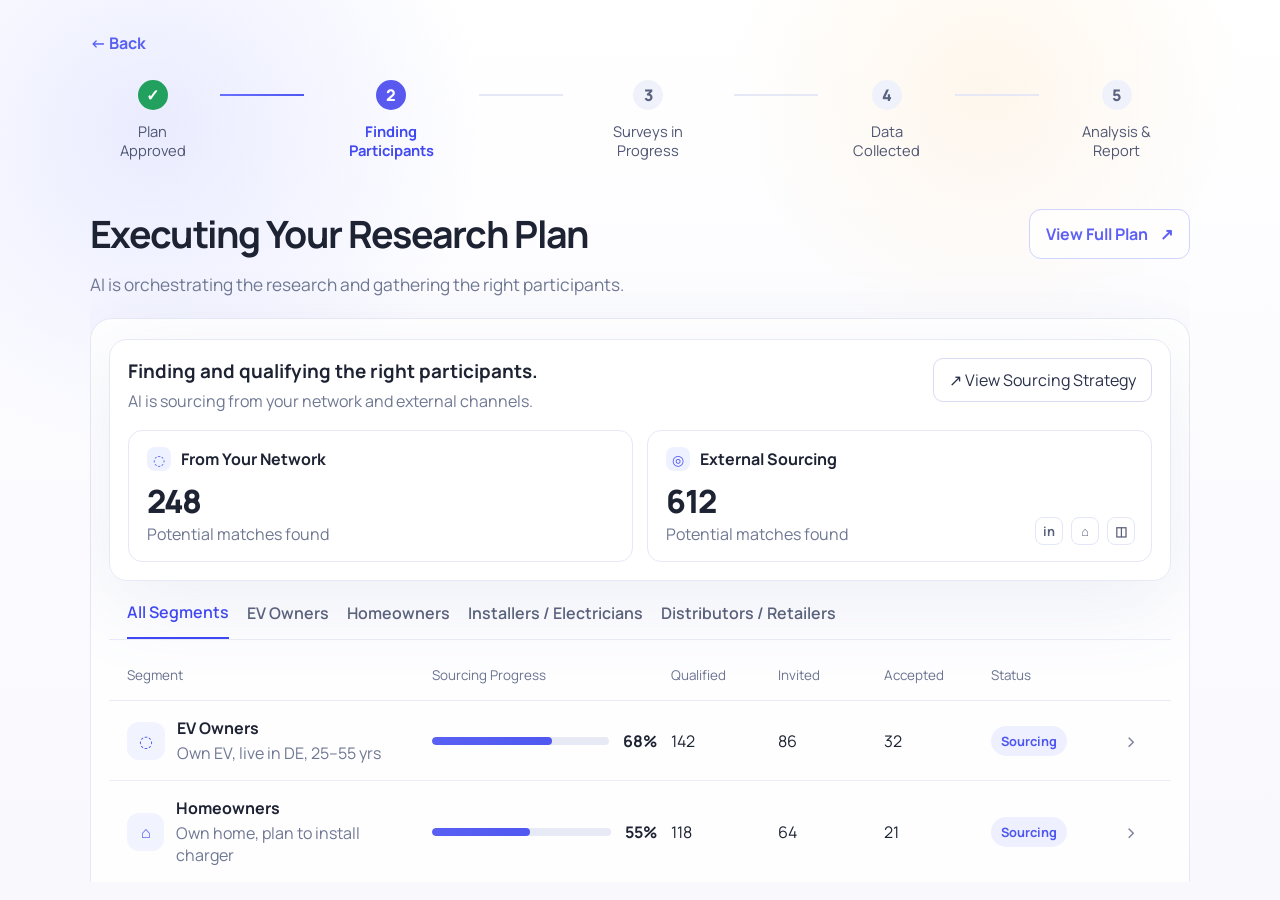
==== execution.html @ aefe9326 "Add research execution flow page" ====
<!DOCTYPE html>
<html lang="en">
  <head>
    <meta charset="UTF-8" />
    <meta name="viewport" content="width=device-width, initial-scale=1.0" />
    <title>Lighthouse AI Execution Mock</title>
    <link rel="preconnect" href="https://fonts.googleapis.com" />
    <link rel="preconnect" href="https://fonts.gstatic.com" crossorigin />
    <link
      href="https://fonts.googleapis.com/css2?family=Manrope:wght@400;500;600;700;800&display=swap"
      rel="stylesheet"
    />
    <link rel="stylesheet" href="styles.css" />
    <link rel="stylesheet" href="execution.css" />
  </head>
  <body>
    <main class="execution-shell plan-closed">
      <section class="execution-main">
        <div class="execution-column">
          <div class="execution-scroll">
            <a class="back-link" href="index.html">← Back</a>
            <div class="wizard-steps wizard-steps-shell">
              <div class="wizard-step wizard-step-done">
                <div class="wizard-node">✓</div>
                <div class="wizard-label">Plan Approved</div>
              </div>
              <div class="wizard-line wizard-line-active"></div>
              <div class="wizard-step wizard-step-active">
                <div class="wizard-node">2</div>
                <div class="wizard-label">Finding Participants</div>
              </div>
              <div class="wizard-line"></div>
              <div class="wizard-step">
                <div class="wizard-node">3</div>
                <div class="wizard-label">Surveys in Progress</div>
              </div>
              <div class="wizard-line"></div>
              <div class="wizard-step">
                <div class="wizard-node">4</div>
                <div class="wizard-label">Data Collected</div>
              </div>
              <div class="wizard-line"></div>
              <div class="wizard-step">
                <div class="wizard-node">5</div>
                <div class="wizard-label">Analysis &amp; Report</div>
              </div>
            </div>

            <section class="hero-block">
              <div class="hero-header">
                <div class="brand-title-row hero-title-row">
                  <h2>Executing Your Research Plan</h2>
                </div>
                <button type="button" class="ghost-action" id="open-plan" aria-controls="approved-plan-panel" aria-expanded="false">
                  View Full Plan <span>↗</span>
                </button>
              </div>
              <p>AI is orchestrating the research and gathering the right participants.</p>
            </section>

            <section class="wizard-card">
              <div class="stage-card">
                <div class="stage-header">
                  <div>
                    <h3>Finding and qualifying the right participants.</h3>
                    <p>AI is sourcing from your network and external channels.</p>
                  </div>
                  <button type="button" class="toolbar-button stage-button">↗ View Sourcing Strategy</button>
                </div>

                <div class="source-grid">
                  <article class="source-card">
                    <div class="source-card-head">
                      <span class="source-icon">◌</span>
                      <strong>From Your Network</strong>
                    </div>
                    <div class="source-metric">248</div>
                    <p>Potential matches found</p>
                  </article>

                  <article class="source-card">
                    <div class="source-card-head">
                      <span class="source-icon">◎</span>
                      <strong>External Sourcing</strong>
                    </div>
                    <div class="source-metric">612</div>
                    <p>Potential matches found</p>
                    <div class="source-logos">
                      <span>in</span>
                      <span>⌂</span>
                      <span>◫</span>
                    </div>
                  </article>
                </div>
              </div>

              <div class="segment-tabs">
                <button type="button" class="segment-tab segment-tab-active">All Segments</button>
                <button type="button" class="segment-tab">EV Owners</button>
                <button type="button" class="segment-tab">Homeowners</button>
                <button type="button" class="segment-tab">Installers / Electricians</button>
                <button type="button" class="segment-tab">Distributors / Retailers</button>
              </div>

              <section class="participants-table-card">
                <div class="participants-header">
                  <div>Segment</div>
                  <div>Sourcing Progress</div>
                  <div>Qualified</div>
                  <div>Invited</div>
                  <div>Accepted</div>
                  <div>Status</div>
                  <div></div>
                </div>

                <div class="participant-row">
                  <div class="participant-segment">
                    <span class="participant-icon">◌</span>
                    <div>
                      <strong>EV Owners</strong>
                      <p>Own EV, live in DE, 25–55 yrs</p>
                    </div>
                  </div>
                  <div class="participant-progress">
                    <div class="progress-track"><span style="width: 68%"></span></div>
                    <strong>68%</strong>
                  </div>
                  <div>142</div>
                  <div>86</div>
                  <div>32</div>
                  <div><span class="status-chip">Sourcing</span></div>
                  <div class="participant-arrow">›</div>
                </div>

                <div class="participant-row">
                  <div class="participant-segment">
                    <span class="participant-icon">⌂</span>
                    <div>
                      <strong>Homeowners</strong>
                      <p>Own home, plan to install charger</p>
                    </div>
                  </div>
                  <div class="participant-progress">
                    <div class="progress-track"><span style="width: 55%"></span></div>
                    <strong>55%</strong>
                  </div>
                  <div>118</div>
                  <div>64</div>
                  <div>21</div>
                  <div><span class="status-chip">Sourcing</span></div>
                  <div class="participant-arrow">›</div>
                </div>

                <div class="participant-row">
                  <div class="participant-segment">
                    <span class="participant-icon">⌁</span>
                    <div>
                      <strong>Installers / Electricians</strong>
                      <p>Install EV chargers professionally</p>
                    </div>
                  </div>
                  <div class="participant-progress">
                    <div class="progress-track"><span style="width: 40%"></span></div>
                    <strong>40%</strong>
                  </div>
                  <div>76</div>
                  <div>38</div>
                  <div>12</div>
                  <div><span class="status-chip">Sourcing</span></div>
                  <div class="participant-arrow">›</div>
                </div>

                <div class="participant-row">
                  <div class="participant-segment">
                    <span class="participant-icon">▣</span>
                    <div>
                      <strong>Distributors / Retailers</strong>
                      <p>Sell or distribute EV chargers</p>
                    </div>
                  </div>
                  <div class="participant-progress">
                    <div class="progress-track"><span style="width: 30%"></span></div>
                    <strong>30%</strong>
                  </div>
                  <div>54</div>
                  <div>22</div>
                  <div>6</div>
                  <div><span class="status-chip">Sourcing</span></div>
                  <div class="participant-arrow">›</div>
                </div>
              </section>

              <div class="insight-banner">
                <div class="insight-icon">✦</div>
                <div>
                  <strong>AI is using multi-channel outreach and screening to find the most relevant and high-quality participants.</strong>
                  <p>You’ll receive a notification once the first responses start coming in.</p>
                </div>
              </div>
            </section>
          </div>
        </div>
      </section>

      <aside class="execution-panel" id="approved-plan-panel" aria-hidden="true">
        <section class="execution-sidebar-card">
          <div class="execution-sidebar-scroll">
            <header class="sidebar-section sidebar-plan-header">
              <div class="sidebar-title-row">
                <h3>Research Plan</h3>
                <span class="badge badge-approved">Approved</span>
              </div>
              <button type="button" class="icon-plain sidebar-close" id="close-plan" aria-label="Close">×</button>
              <strong class="sidebar-plan-name">AC Home Charger Market Study – Germany</strong>
              <div class="sidebar-metadata">
                <div>
                  <label>Timeline</label>
                  <p>Apr 28 – Jun 2, 2025 (5–6 weeks)</p>
                </div>
                <div>
                  <label>Budget</label>
                  <p>$10,000 USD</p>
                </div>
              </div>
            </header>

            <section class="sidebar-section">
              <h4>Overall Progress</h4>
              <div class="overall-progress-value">12%</div>
              <p class="sidebar-subtext">Just started</p>
              <div class="overall-progress-track"><span></span></div>
            </section>

            <section class="sidebar-section">
              <h4>Plan Summary</h4>
              <div class="summary-grid">
                <label>Approach</label>
                <p>Quantitative Survey + In-depth Interviews + Secondary Research</p>
                <label>Target Participants</label>
                <p>EV Owners, Homeowners, Installers, Distributors / Retailers</p>
                <label>Total Target Responses</label>
                <p>300</p>
                <label>Estimated Interviews</label>
                <p>15</p>
                <label>Confidence Level</label>
                <p><span class="badge badge-success">High</span></p>
              </div>
            </section>

            <section class="sidebar-section next-step-card">
              <h4>Next Step</h4>
              <p>
                Once we have enough accepted participants, we’ll launch the survey and
                start collecting responses.
              </p>
            </section>
          </div>

        </section>
      </aside>
    </main>

    <script>
      const shell = document.querySelector(".execution-shell");
      const panel = document.getElementById("approved-plan-panel");
      const openPlanButton = document.getElementById("open-plan");
      const closePlanButton = document.getElementById("close-plan");

      const setPlanOpen = (isOpen) => {
        shell.classList.toggle("plan-open", isOpen);
        shell.classList.toggle("plan-closed", !isOpen);
        panel.setAttribute("aria-hidden", String(!isOpen));
        openPlanButton.setAttribute("aria-expanded", String(isOpen));
      };

      openPlanButton.addEventListener("click", () => setPlanOpen(true));
      closePlanButton.addEventListener("click", () => setPlanOpen(false));
    </script>
  </body>
</html>
---- styles.css ----
:root {
  --bg: #fbfbff;
  --panel: rgba(255, 255, 255, 0.82);
  --panel-strong: rgba(255, 255, 255, 0.92);
  --border: #e7e8f5;
  --border-strong: #d9dcf0;
  --text: #1d2333;
  --muted: #6f7892;
  --accent: #5d5ff6;
  --accent-soft: #f1f1ff;
  --shadow: 0 24px 80px rgba(127, 135, 192, 0.12);
  --success-bg: #e8f8ef;
  --success-text: #26a05e;
  --draft-bg: #fff3df;
  --draft-text: #d28a22;
}

* {
  box-sizing: border-box;
}

html,
body {
  margin: 0;
  height: 100%;
}

body {
  font-family: "Manrope", sans-serif;
  color: var(--text);
  overflow: hidden;
  background:
    radial-gradient(circle at 12% 14%, rgba(110, 126, 255, 0.14), transparent 24%),
    radial-gradient(circle at 77% 10%, rgba(255, 194, 112, 0.13), transparent 20%),
    linear-gradient(180deg, #ffffff 0%, #fbfbff 60%, #f8f8fd 100%);
}

button {
  font: inherit;
}

.app-shell {
  --shell-top: 28px;
  --shell-bottom: 18px;
  --composer-gap: 18px;
  --composer-height: 146px;
  --top-bar-height: 84px;
  position: relative;
  display: flex;
  align-items: stretch;
  width: 100%;
  height: 100vh;
  overflow: hidden;
  padding: var(--shell-top) 30px var(--shell-bottom);
}

.chat-pane,
.canvas-pane {
  min-width: 0;
}

.chat-pane {
  flex: 1 1 auto;
  display: flex;
  justify-content: center;
  min-height: 0;
  transition: transform 360ms ease, width 360ms ease;
}

.chat-column {
  display: flex;
  flex-direction: column;
  width: min(100%, 840px);
  height: 100%;
  min-height: 0;
}

.top-bar {
  display: grid;
  grid-template-columns: minmax(0, 1fr) auto;
  align-items: start;
  gap: 24px;
  flex: 0 0 auto;
  height: var(--top-bar-height);
  padding: 2px 2px 22px;
  border-bottom: 1px solid rgba(221, 224, 241, 0.82);
}

.brand-mark {
  display: flex;
  align-items: flex-start;
  gap: 0;
  padding-bottom: 20px;
}

.brand-title-row {
  display: flex;
  align-items: center;
  gap: 12px;
  margin-bottom: 8px;
}

.brand-title-row h1 {
  margin: 0;
  font-size: 1.55rem;
  font-weight: 800;
  letter-spacing: -0.03em;
}

.brand-mark p,
.plan-card-header p,
.approach-item p,
.plan-teaser-copy span,
.composer-note {
  margin: 0;
  color: var(--muted);
}

.badge {
  display: inline-flex;
  align-items: center;
  justify-content: center;
  padding: 6px 11px;
  border-radius: 999px;
  font-size: 0.77rem;
  font-weight: 700;
  line-height: 1;
}

.badge-beta {
  background: #eef0ff;
  color: var(--accent);
}

.badge-draft {
  background: var(--draft-bg);
  color: var(--draft-text);
}

.badge-success {
  background: var(--success-bg);
  color: var(--success-text);
  padding-inline: 12px;
}

.conversation {
  display: flex;
  flex-direction: column;
  gap: 12px;
  padding: 12px 2px 32px;
}

.conversation-scroll {
  flex: 1 1 auto;
  min-height: 0;
  height: calc(100vh - var(--shell-top) - var(--shell-bottom) - var(--top-bar-height) - var(--composer-height) - var(--composer-gap));
  max-height: calc(100vh - var(--shell-top) - var(--shell-bottom) - var(--top-bar-height) - var(--composer-height) - var(--composer-gap));
  overflow-y: auto;
  scrollbar-gutter: stable;
}

.timestamp {
  font-size: 0.82rem;
  color: #878eaa;
  margin-bottom: 2px;
}

.align-right {
  align-self: flex-end;
  margin-right: 404px;
}

.message-row {
  display: grid;
  grid-template-columns: 48px minmax(0, 1fr);
  gap: 14px;
  align-items: start;
}

.avatar {
  display: grid;
  place-items: center;
  width: 48px;
  height: 48px;
  border-radius: 50%;
  border: 1px solid #d8dcf5;
  background: rgba(255, 255, 255, 0.84);
  color: var(--accent);
  font-size: 1.35rem;
  box-shadow: 0 12px 30px rgba(126, 134, 199, 0.08);
}

.message-stack {
  max-width: 560px;
}

.message {
  background: rgba(255, 255, 255, 0.72);
  border: 1px solid var(--border);
  border-radius: 16px;
  padding: 16px 18px;
  box-shadow: 0 16px 32px rgba(142, 146, 186, 0.06);
}

.message p {
  margin: 0;
  font-size: 0.99rem;
  line-height: 1.55;
}

.message p + p {
  margin-top: 14px;
}

.message ul {
  margin: 14px 0 0 22px;
  padding: 0;
  line-height: 1.65;
}

.message-user {
  align-self: flex-end;
  max-width: 440px;
  background: linear-gradient(180deg, #f4f5ff 0%, #eef0ff 100%);
  border-color: #d6daf7;
}

.message-user-small {
  position: relative;
  max-width: 470px;
}

.checkmark {
  position: absolute;
  right: 14px;
  bottom: 12px;
  color: #7f8bc7;
  font-size: 0.8rem;
}

.message-short {
  max-width: 530px;
}

.plan-teaser {
  width: 100%;
  display: flex;
  align-items: center;
  justify-content: space-between;
  gap: 14px;
  margin-top: 14px;
  padding: 14px 16px;
  border: 1px solid var(--border);
  border-radius: 14px;
  background: linear-gradient(180deg, #ffffff 0%, #fbfbff 100%);
  text-align: left;
}

.plan-teaser-title-row {
  display: flex;
  align-items: center;
  gap: 10px;
  margin-bottom: 6px;
}

.doc-icon,
.approach-icon {
  display: grid;
  place-items: center;
  width: 28px;
  height: 28px;
  border-radius: 8px;
  background: #f0efff;
  color: var(--accent);
  font-size: 0.95rem;
}

.plan-arrow {
  color: #4d5470;
  font-size: 1.9rem;
  line-height: 1;
}

.composer {
  position: fixed;
  left: 50%;
  bottom: var(--shell-bottom);
  z-index: 5;
  width: min(840px, calc(100vw - 60px));
  transform: translateX(-50%);
  padding: 0 2px;
}

.composer-box {
  padding: 18px 18px 14px;
  border-radius: 18px;
  border: 1px solid var(--border);
  background: rgba(255, 255, 255, 0.82);
  box-shadow: var(--shadow);
}

.composer-input-wrap {
  display: block;
  margin-bottom: 28px;
}

.composer-input {
  width: 100%;
  border: 0;
  outline: 0;
  background: transparent;
  padding: 0;
  color: var(--text);
  font: inherit;
  font-size: 1.08rem;
}

.composer-input::placeholder {
  color: #6f7692;
}

.composer-actions {
  display: flex;
  align-items: center;
  justify-content: space-between;
}

.composer-left {
  display: flex;
  gap: 14px;
}

.icon-button,
.send-button,
.toolbar-button,
.ghost-action,
.icon-plain,
.full-plan-button,
.composer-input {
  border: 0;
  background: none;
}

.icon-button,
.send-button,
.toolbar-button,
.ghost-action,
.icon-plain,
.full-plan-button {
  cursor: pointer;
}

.icon-button {
  width: 40px;
  height: 40px;
  border-radius: 50%;
  border: 1px solid var(--border-strong);
  background: rgba(255, 255, 255, 0.92);
  color: #555d78;
  font-size: 1.45rem;
}

.send-button {
  width: 42px;
  height: 42px;
  border-radius: 50%;
  background: linear-gradient(180deg, #6868ff 0%, #5959f0 100%);
  color: white;
  font-size: 1.35rem;
  box-shadow: 0 12px 28px rgba(96, 96, 255, 0.3);
}

.composer-note {
  display: block;
  margin-top: 10px;
  text-align: center;
  font-size: 0.88rem;
}

.sr-only {
  position: absolute;
  width: 1px;
  height: 1px;
  padding: 0;
  margin: -1px;
  overflow: hidden;
  clip: rect(0, 0, 0, 0);
  white-space: nowrap;
  border: 0;
}

.canvas-toolbar {
  display: flex;
  justify-content: flex-end;
  align-items: center;
  gap: 16px;
  padding-bottom: 20px;
}

.ghost-action {
  display: inline-flex;
  align-items: center;
  gap: 12px;
  padding: 13px 16px;
  border-radius: 12px;
  border: 1px solid #cfd4ff;
  color: var(--accent);
  background: rgba(255, 255, 255, 0.76);
  font-weight: 700;
}

.profile-chip {
  display: grid;
  place-items: center;
  width: 40px;
  height: 40px;
  border-radius: 50%;
  background: linear-gradient(180deg, #f2f3ff 0%, #e8ebff 100%);
  color: var(--accent);
  font-weight: 800;
}

.plan-card {
  display: flex;
  flex-direction: column;
  flex: 1 1 auto;
  min-height: 0;
  height: 100%;
  border: 1px solid var(--border);
  border-radius: 18px;
  background: var(--panel-strong);
  box-shadow: var(--shadow);
  overflow: hidden;
}

.plan-card-header {
  display: flex;
  align-items: flex-start;
  justify-content: space-between;
  gap: 16px;
  padding: 22px 28px 14px;
  flex: 0 0 auto;
}

.plan-title-row {
  display: flex;
  align-items: center;
  gap: 12px;
  margin-bottom: 8px;
}

.plan-title-row h2 {
  margin: 0;
  font-size: 1.18rem;
  font-weight: 800;
  letter-spacing: -0.03em;
}

.plan-header-actions {
  display: flex;
  align-items: center;
  gap: 10px;
}

.toolbar-button {
  padding: 10px 15px;
  border-radius: 10px;
  border: 1px solid var(--border-strong);
  background: white;
  color: #2a314a;
}

.icon-plain {
  color: #404761;
  font-size: 1.5rem;
  padding: 6px;
}

.plan-scroll {
  flex: 1 1 auto;
  min-height: 0;
  overflow-y: auto;
  padding-bottom: 20px;
}

.section-card,
.accordion-row {
  margin: 14px 16px 0;
  border-radius: 14px;
  border: 1px solid var(--border);
  background: var(--panel);
}

.section-card {
  padding: 14px 16px 16px;
}

.section-header,
.accordion-row,
.accordion-meta {
  display: flex;
  align-items: center;
  justify-content: space-between;
  gap: 12px;
}

.section-header {
  margin-bottom: 14px;
}

.section-header h3 {
  margin: 0;
  font-size: 1rem;
  font-weight: 800;
}

.overview-grid {
  display: grid;
  grid-template-columns: repeat(4, minmax(0, 1fr));
  gap: 18px 22px;
}

.overview-grid > div:nth-child(1),
.overview-grid > div:nth-child(2) {
  grid-column: span 2;
}

.overview-grid label {
  display: block;
  margin-bottom: 8px;
  color: var(--muted);
  font-size: 0.85rem;
}

.overview-grid p {
  margin: 0;
  line-height: 1.45;
}

.approach-grid {
  display: grid;
  grid-template-columns: repeat(3, minmax(0, 1fr));
  gap: 12px;
}

.approach-item {
  display: flex;
  gap: 12px;
  align-items: flex-start;
  padding: 12px;
  border-radius: 12px;
  background: rgba(255, 255, 255, 0.78);
}

.approach-item strong {
  display: block;
  margin-bottom: 4px;
  font-size: 0.94rem;
}

.respondents-table {
  display: grid;
  grid-template-columns: 1.2fr 1.35fr 0.7fr 0.65fr;
  gap: 12px 14px;
  font-size: 0.94rem;
  line-height: 1.35;
}

.table-head {
  color: var(--muted);
  font-size: 0.84rem;
}

.accordion-row {
  padding: 14px 16px;
  font-weight: 700;
}

.pill {
  display: inline-flex;
  align-items: center;
  padding: 6px 10px;
  border-radius: 999px;
  background: #f2f4fb;
  color: #5b627f;
  font-size: 0.8rem;
  font-weight: 700;
}

.plan-card-footer {
  position: sticky;
  bottom: 0;
  flex: 0 0 auto;
  padding: 16px;
  border-top: 1px solid var(--border);
  background: linear-gradient(180deg, rgba(251, 251, 255, 0.7) 0%, rgba(255, 255, 255, 0.96) 32%);
  backdrop-filter: blur(10px);
}

.full-plan-button {
  display: inline-flex;
  align-items: center;
  justify-content: center;
  width: 100%;
  padding: 17px 24px 19px;
  border-radius: 14px;
  background: linear-gradient(180deg, #6868ff 0%, #5959f0 100%);
  color: #ffffff;
  font-weight: 800;
  text-align: center;
  text-decoration: none;
  box-shadow: 0 18px 36px rgba(96, 96, 255, 0.24);
}

.canvas-pane {
  position: absolute;
  top: var(--shell-top);
  right: 30px;
  bottom: var(--shell-bottom);
  width: min(43vw, 680px);
  display: flex;
  flex-direction: column;
  min-height: 0;
  opacity: 0;
  transform: translateX(calc(100% + 42px));
  pointer-events: none;
  transition: transform 380ms cubic-bezier(0.22, 1, 0.36, 1), opacity 260ms ease;
}

.app-shell.canvas-open .canvas-pane {
  opacity: 1;
  transform: translateX(0);
  pointer-events: auto;
}

.app-shell.canvas-open .chat-pane {
  transform: translateX(-120px);
}

.app-shell.canvas-closed .chat-pane {
  transform: translateX(0);
}

@media (max-width: 1280px) {
  .app-shell {
    padding-inline: 20px;
  }

  .top-bar {
    gap: 18px;
  }

  .align-right {
    margin-right: 0;
  }

  .overview-grid {
    grid-template-columns: repeat(2, minmax(0, 1fr));
  }

  .overview-grid > div:nth-child(1),
  .overview-grid > div:nth-child(2) {
    grid-column: span 1;
  }

  .canvas-pane {
    width: min(50vw, 620px);
    right: 20px;
  }

  .composer {
    width: min(840px, calc(100vw - 40px));
  }
}

@media (max-width: 760px) {
  .app-shell {
    --shell-top: 18px;
    --shell-bottom: 14px;
    --composer-height: 158px;
    --top-bar-height: 120px;
    padding: 18px 14px;
  }

  .top-bar {
    grid-template-columns: 1fr;
    gap: 12px;
  }

  .brand-title-row h1 {
    font-size: 1.35rem;
  }

  .message-row {
    grid-template-columns: 40px minmax(0, 1fr);
    gap: 10px;
  }

  .avatar {
    width: 40px;
    height: 40px;
  }

  .message-user,
  .message-stack,
  .message-short {
    max-width: 100%;
  }

  .composer {
    bottom: 14px;
    width: calc(100vw - 28px);
  }

  .plan-card-header,
  .canvas-toolbar {
    flex-direction: column;
    align-items: stretch;
  }

  .plan-header-actions {
    justify-content: space-between;
  }

  .overview-grid,
  .approach-grid,
  .respondents-table {
    grid-template-columns: 1fr;
  }

  .respondents-table .table-head {
    display: none;
  }

  .canvas-pane {
    top: var(--shell-top);
    right: 14px;
    bottom: 14px;
    width: calc(100vw - 28px);
  }

  .app-shell.canvas-open .chat-pane {
    transform: translateX(-8px);
  }
}
---- execution.css ----
.badge-approved {
  background: #e4f7ea;
  color: #22a05d;
}

.execution-shell {
  --shell-top: 28px;
  --shell-bottom: 18px;
  --composer-height: 0px;
  --composer-gap: 0px;
  position: relative;
  display: flex;
  width: 100%;
  height: 100vh;
  padding: var(--shell-top) 24px var(--shell-bottom);
  overflow: hidden;
}

.execution-main {
  flex: 1 1 auto;
  min-width: 0;
  display: flex;
  justify-content: center;
  transition: transform 360ms ease;
}

.execution-column {
  display: flex;
  flex-direction: column;
  width: min(100%, 1100px);
  min-height: 0;
}

.execution-scroll {
  flex: 1 1 auto;
  min-height: 0;
  height: calc(100vh - var(--shell-top) - var(--shell-bottom));
  overflow-y: auto;
  padding: 4px 0 26px;
}

.back-link {
  display: inline-flex;
  align-items: center;
  gap: 8px;
  margin-bottom: 18px;
  color: #5760f0;
  text-decoration: none;
  font-weight: 700;
}

.hero-block {
  padding-bottom: 22px;
}

.hero-header {
  display: flex;
  align-items: center;
  justify-content: space-between;
  gap: 18px;
  margin-bottom: 14px;
}

.hero-title-row {
  margin-bottom: 0;
}

.hero-block h2 {
  margin: 0;
  font-size: 2.35rem;
  letter-spacing: -0.045em;
}

.hero-block p {
  margin: 0;
  color: var(--muted);
  font-size: 1.08rem;
}

.wizard-card,
.participants-table-card,
.stage-card,
.insight-banner,
.execution-sidebar-card,
.next-step-card {
  border: 1px solid var(--border);
  background: rgba(255, 255, 255, 0.88);
  box-shadow: var(--shadow);
}

.wizard-card {
  border-radius: 22px;
  padding: 20px 18px 18px;
}

.wizard-steps-shell {
  margin-bottom: 24px;
  padding: 8px 14px 0;
}

.wizard-steps {
  display: flex;
  grid-template-columns: repeat(5, auto);
  align-items: start;
  gap: 8px;
  justify-content: center;
  column-gap: 18px;
  padding: 8px 14px 24px;
}

.wizard-step {
  display: flex;
  flex-direction: column;
  align-items: center;
  gap: 12px;
  min-width: 88px;
}

.wizard-node {
  display: grid;
  place-items: center;
  width: 30px;
  height: 30px;
  border-radius: 50%;
  background: #eff2fb;
  color: #5b627f;
  font-weight: 800;
}

.wizard-label {
  text-align: center;
  color: #4f5672;
  font-size: 0.92rem;
  line-height: 1.3;
}

.wizard-line {
  width: 84px;
  height: 2px;
  margin-top: 14px;
  background: #e6e9f5;
}

.wizard-line-active {
  background: linear-gradient(90deg, #6870ff 0%, #4f58f0 100%);
}

.wizard-step-done .wizard-node {
  background: #22a05d;
  color: #fff;
}

.wizard-step-active .wizard-node {
  background: #5959f0;
  color: #fff;
}

.wizard-step-active .wizard-label {
  color: #4048f1;
  font-weight: 700;
}

.stage-card {
  margin: 0 0 20px;
  border-radius: 18px;
  padding: 18px;
}

.stage-header {
  display: flex;
  align-items: flex-start;
  justify-content: space-between;
  gap: 18px;
  margin-bottom: 18px;
}

.stage-header h3 {
  margin: 0 0 6px;
  font-size: 1.18rem;
}

.stage-header p {
  margin: 0;
  color: var(--muted);
}

.stage-button {
  white-space: nowrap;
}

.source-grid {
  display: grid;
  grid-template-columns: repeat(2, minmax(0, 1fr));
  gap: 14px;
}

.source-card {
  position: relative;
  border: 1px solid var(--border);
  border-radius: 14px;
  padding: 16px 18px;
  background: rgba(255, 255, 255, 0.8);
}

.source-card-head {
  display: flex;
  align-items: center;
  gap: 10px;
  margin-bottom: 8px;
}

.source-icon {
  display: grid;
  place-items: center;
  width: 24px;
  height: 24px;
  border-radius: 8px;
  background: #eef1ff;
  color: #5259f1;
  font-size: 0.88rem;
}

.source-metric {
  font-size: 2rem;
  font-weight: 800;
  letter-spacing: -0.04em;
}

.source-card p {
  margin: 0;
  color: var(--muted);
}

.source-logos {
  position: absolute;
  right: 16px;
  bottom: 16px;
  display: flex;
  gap: 8px;
}

.source-logos span {
  display: grid;
  place-items: center;
  width: 28px;
  height: 28px;
  border-radius: 8px;
  border: 1px solid #e4e7f7;
  background: #fff;
  color: #5a617b;
  font-size: 0.8rem;
  font-weight: 700;
}

.segment-tabs {
  display: flex;
  flex-wrap: wrap;
  gap: 8px 18px;
  padding: 0 18px 0 18px;
  margin: 0 0 10px;
  border-bottom: 1px solid #e8eaf5;
}

.segment-tab {
  padding: 0 0 14px;
  border: 0;
  background: none;
  color: #59617b;
  font-weight: 600;
  cursor: pointer;
}

.segment-tab-active {
  color: #4048f1;
  border-bottom: 2px solid #4048f1;
}

.participants-table-card {
  border: 0;
  box-shadow: none;
  background: transparent;
}

.participants-header,
.participant-row {
  display: grid;
  grid-template-columns: 2.2fr 1.7fr 0.7fr 0.7fr 0.7fr 0.9fr 0.22fr;
  gap: 14px;
  align-items: center;
  padding: 16px 18px;
}

.participants-header {
  color: #6b7390;
  font-size: 0.84rem;
  border-bottom: 1px solid #e8eaf5;
}

.participant-row {
  border-bottom: 1px solid #eceef7;
}

.participant-segment {
  display: flex;
  align-items: center;
  gap: 12px;
}

.participant-icon {
  display: grid;
  place-items: center;
  width: 38px;
  height: 38px;
  border-radius: 12px;
  background: #f1f3ff;
  color: #4852f0;
  font-size: 1rem;
}

.participant-segment strong {
  display: block;
  margin-bottom: 3px;
}

.participant-segment p {
  margin: 0;
  color: var(--muted);
}

.participant-progress {
  display: flex;
  align-items: center;
  gap: 14px;
}

.progress-track {
  flex: 1 1 auto;
  height: 8px;
  border-radius: 999px;
  background: #e7e9f4;
  overflow: hidden;
}

.progress-track span,
.overall-progress-track span {
  display: block;
  height: 100%;
  border-radius: inherit;
  background: linear-gradient(90deg, #5960f3 0%, #4f58f0 100%);
}

.status-chip {
  display: inline-flex;
  align-items: center;
  justify-content: center;
  padding: 6px 10px;
  border-radius: 999px;
  background: #eef0ff;
  color: #4d56ef;
  font-size: 0.8rem;
  font-weight: 700;
}

.participant-arrow {
  color: #7a8098;
  font-size: 1.35rem;
}

.insight-banner {
  display: flex;
  gap: 14px;
  align-items: flex-start;
  margin-top: 18px;
  padding: 18px;
  border-radius: 16px;
  background: linear-gradient(180deg, #f7f8ff 0%, #f6f7ff 100%);
}

.insight-icon {
  color: #535cf1;
  font-size: 1.5rem;
  line-height: 1;
}

.insight-banner strong {
  display: block;
  margin-bottom: 6px;
}

.insight-banner p {
  margin: 0;
  color: var(--muted);
}

.execution-panel {
  position: absolute;
  top: var(--shell-top);
  right: 24px;
  bottom: var(--shell-bottom);
  width: min(24vw, 380px);
  opacity: 0;
  transform: translateX(calc(100% + 40px));
  pointer-events: none;
  transition: transform 380ms cubic-bezier(0.22, 1, 0.36, 1), opacity 240ms ease;
}

.execution-shell.plan-open .execution-panel {
  opacity: 1;
  transform: translateX(0);
  pointer-events: auto;
}

.execution-shell.plan-open .execution-main {
  transform: translateX(-150px);
}

.execution-sidebar-card {
  display: flex;
  flex-direction: column;
  height: 100%;
  border-radius: 18px;
  overflow: hidden;
}

.execution-sidebar-scroll {
  flex: 1 1 auto;
  overflow-y: auto;
}

.sidebar-section {
  padding: 18px 18px 20px;
  border-bottom: 1px solid #ebedf7;
}

.sidebar-plan-header {
  position: relative;
}

.sidebar-title-row {
  display: flex;
  align-items: center;
  gap: 12px;
  margin-bottom: 16px;
}

.sidebar-title-row h3,
.sidebar-section h4 {
  margin: 0;
  font-size: 1.05rem;
}

.sidebar-close {
  position: absolute;
  top: 12px;
  right: 12px;
}

.sidebar-plan-name {
  display: block;
  margin-bottom: 18px;
  font-size: 1.05rem;
  line-height: 1.45;
}

.sidebar-metadata {
  display: grid;
  gap: 16px;
}

.sidebar-metadata label,
.summary-grid label {
  color: var(--muted);
  font-size: 0.88rem;
}

.sidebar-metadata p,
.summary-grid p,
.next-step-card p,
.sidebar-subtext {
  margin: 6px 0 0;
  line-height: 1.55;
}

.overall-progress-value {
  margin: 14px 0 4px;
  color: #4f58f0;
  font-size: 2rem;
  font-weight: 800;
}

.sidebar-subtext {
  color: var(--muted);
}

.overall-progress-track {
  margin-top: 14px;
  height: 8px;
  border-radius: 999px;
  background: #e8eaf5;
  overflow: hidden;
}

.overall-progress-track span {
  width: 12%;
}

.summary-grid {
  display: grid;
  grid-template-columns: 0.9fr 1.4fr;
  gap: 12px 14px;
  align-items: start;
}

.summary-grid p {
  margin: 0;
}

.next-step-card {
  margin: 18px;
  border-radius: 14px;
  background: linear-gradient(180deg, #f8f8ff 0%, #f3f5ff 100%);
}

@media (max-width: 1360px) {
  .execution-panel {
    width: min(29vw, 380px);
  }

  .execution-shell.plan-open .execution-main {
    transform: translateX(-110px);
  }
}

@media (max-width: 1120px) {
  .wizard-steps {
    grid-template-columns: repeat(3, auto);
  }

  .wizard-line {
    display: none;
  }

  .source-grid,
  .summary-grid {
    grid-template-columns: 1fr;
  }

  .participants-header,
  .participant-row {
    grid-template-columns: 1.5fr 1.2fr 0.7fr 0.7fr 0.7fr 0.8fr 0.2fr;
  }
}

@media (max-width: 860px) {
  .execution-shell {
    --shell-top: 18px;
    --shell-bottom: 14px;
    --composer-height: 0px;
    padding: var(--shell-top) 14px var(--shell-bottom);
  }

  .execution-scroll {
    height: calc(100vh - var(--shell-top) - var(--shell-bottom));
  }

  .stage-header,
  .participants-header,
  .participant-row {
    grid-template-columns: 1fr;
  }

  .hero-header {
    flex-direction: column;
    align-items: flex-start;
  }

  .participant-progress {
    width: 100%;
  }

  .execution-panel {
    right: 14px;
    width: calc(100vw - 28px);
  }

  .execution-shell.plan-open .execution-main {
    transform: translateX(-8px);
  }
}
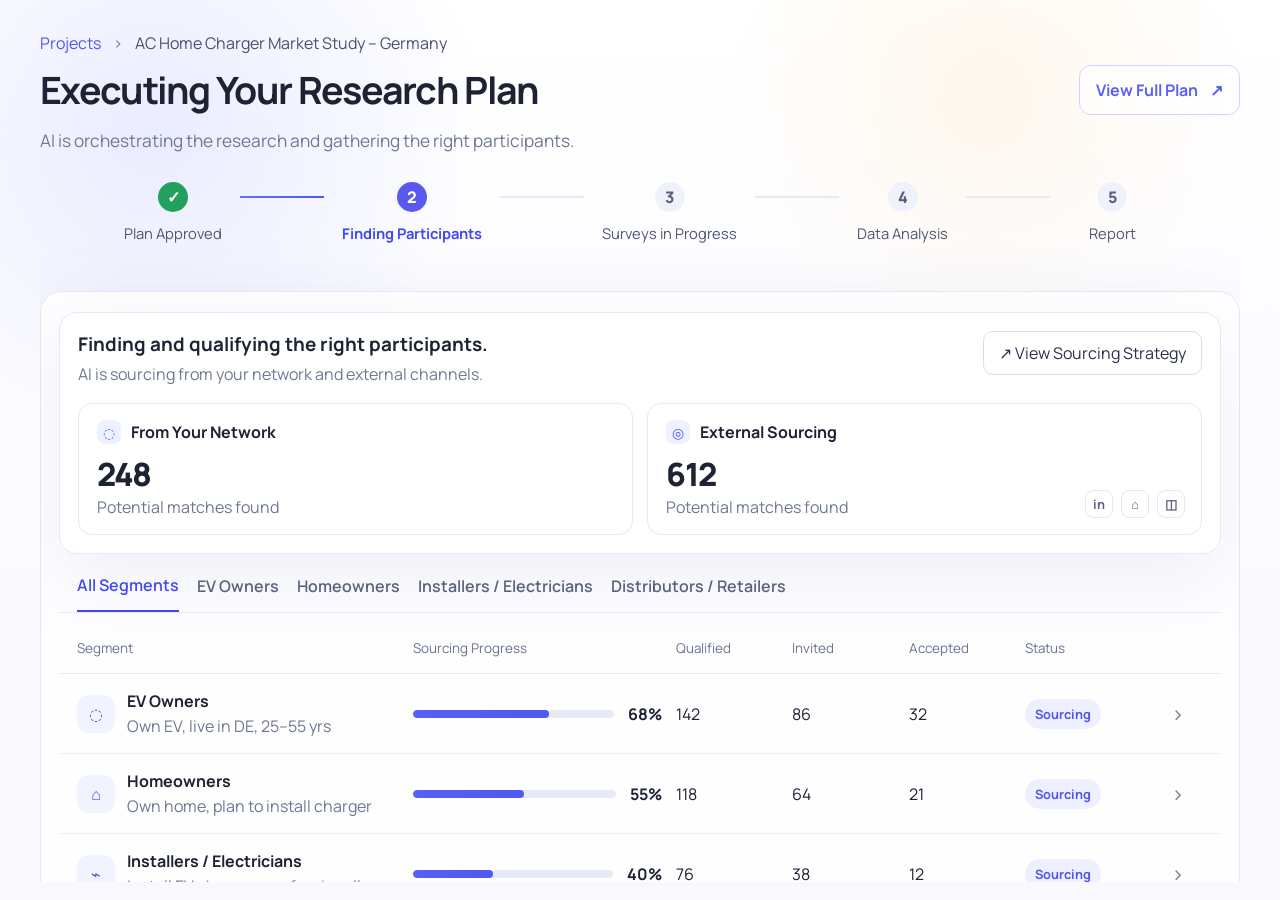
==== commit 914bc947: "Add surveys in progress flow page" ====
--- a/execution.html
+++ b/execution.html
@@ -18,45 +18,50 @@
       <section class="execution-main">
         <div class="execution-column">
           <div class="execution-scroll">
-            <a class="back-link" href="index.html">← Back</a>
+            <div class="crumb-row">
+              <a class="crumb-link" href="#">Projects</a>
+              <span class="crumb-sep">›</span>
+              <span class="crumb-current">AC Home Charger Market Study – Germany</span>
+            </div>
+
+            <section class="hero-block">
+              <div class="hero-header">
+                <div class="brand-title-row hero-title-row">
+                  <h2>Executing Your Research Plan</h2>
+                </div>
+                <button type="button" class="ghost-action" id="open-plan" aria-controls="approved-plan-panel" aria-expanded="false">
+                  View Full Plan <span>↗</span>
+                </button>
+              </div>
+              <p>AI is orchestrating the research and gathering the right participants.</p>
+            </section>
+
             <div class="wizard-steps wizard-steps-shell">
               <div class="wizard-step wizard-step-done">
                 <div class="wizard-node">✓</div>
                 <div class="wizard-label">Plan Approved</div>
               </div>
               <div class="wizard-line wizard-line-active"></div>
-              <div class="wizard-step wizard-step-active">
+              <a class="wizard-step wizard-step-link wizard-step-active" href="execution.html">
                 <div class="wizard-node">2</div>
                 <div class="wizard-label">Finding Participants</div>
-              </div>
+              </a>
               <div class="wizard-line"></div>
-              <div class="wizard-step">
+              <a class="wizard-step wizard-step-link" href="surveys.html">
                 <div class="wizard-node">3</div>
                 <div class="wizard-label">Surveys in Progress</div>
-              </div>
+              </a>
               <div class="wizard-line"></div>
               <div class="wizard-step">
                 <div class="wizard-node">4</div>
-                <div class="wizard-label">Data Collected</div>
+                <div class="wizard-label">Data Analysis</div>
               </div>
               <div class="wizard-line"></div>
               <div class="wizard-step">
                 <div class="wizard-node">5</div>
-                <div class="wizard-label">Analysis &amp; Report</div>
+                <div class="wizard-label">Report</div>
               </div>
             </div>
-
-            <section class="hero-block">
-              <div class="hero-header">
-                <div class="brand-title-row hero-title-row">
-                  <h2>Executing Your Research Plan</h2>
-                </div>
-                <button type="button" class="ghost-action" id="open-plan" aria-controls="approved-plan-panel" aria-expanded="false">
-                  View Full Plan <span>↗</span>
-                </button>
-              </div>
-              <p>AI is orchestrating the research and gathering the right participants.</p>
-            </section>
 
             <section class="wizard-card">
               <div class="stage-card">
--- a/execution.css
+++ b/execution.css
@@ -27,7 +27,7 @@
 .execution-column {
   display: flex;
   flex-direction: column;
-  width: min(100%, 1100px);
+  width: min(100%, 1200px);
   min-height: 0;
 }
 
@@ -39,14 +39,21 @@
   padding: 4px 0 26px;
 }
 
-.back-link {
-  display: inline-flex;
-  align-items: center;
-  gap: 8px;
-  margin-bottom: 18px;
-  color: #5760f0;
+.crumb-row {
+  display: flex;
+  align-items: center;
+  gap: 12px;
+  margin-bottom: 10px;
+  color: #707894;
+}
+
+.crumb-link {
+  color: #4f58f0;
   text-decoration: none;
-  font-weight: 700;
+}
+
+.crumb-current {
+  color: #4a516a;
 }
 
 .hero-block {
@@ -114,6 +121,11 @@
   align-items: center;
   gap: 12px;
   min-width: 88px;
+}
+
+.wizard-step-link {
+  color: inherit;
+  text-decoration: none;
 }
 
 .wizard-node {
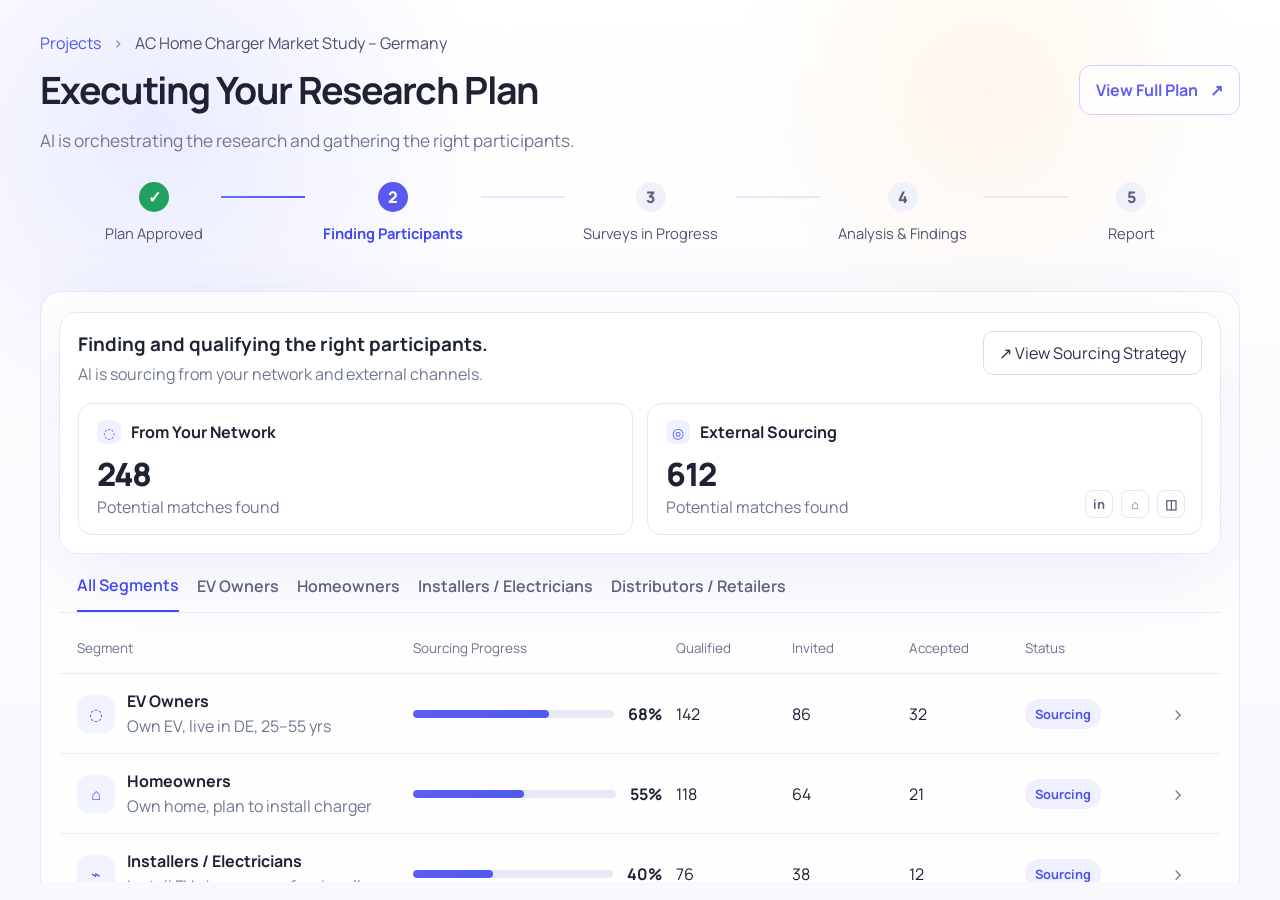
==== commit 4ab3b878: "Add analysis and recommendations flow pages" ====
--- a/execution.html
+++ b/execution.html
@@ -54,7 +54,7 @@
               <div class="wizard-line"></div>
               <div class="wizard-step">
                 <div class="wizard-node">4</div>
-                <div class="wizard-label">Data Analysis</div>
+                <div class="wizard-label">Analysis & Findings</div>
               </div>
               <div class="wizard-line"></div>
               <div class="wizard-step">
